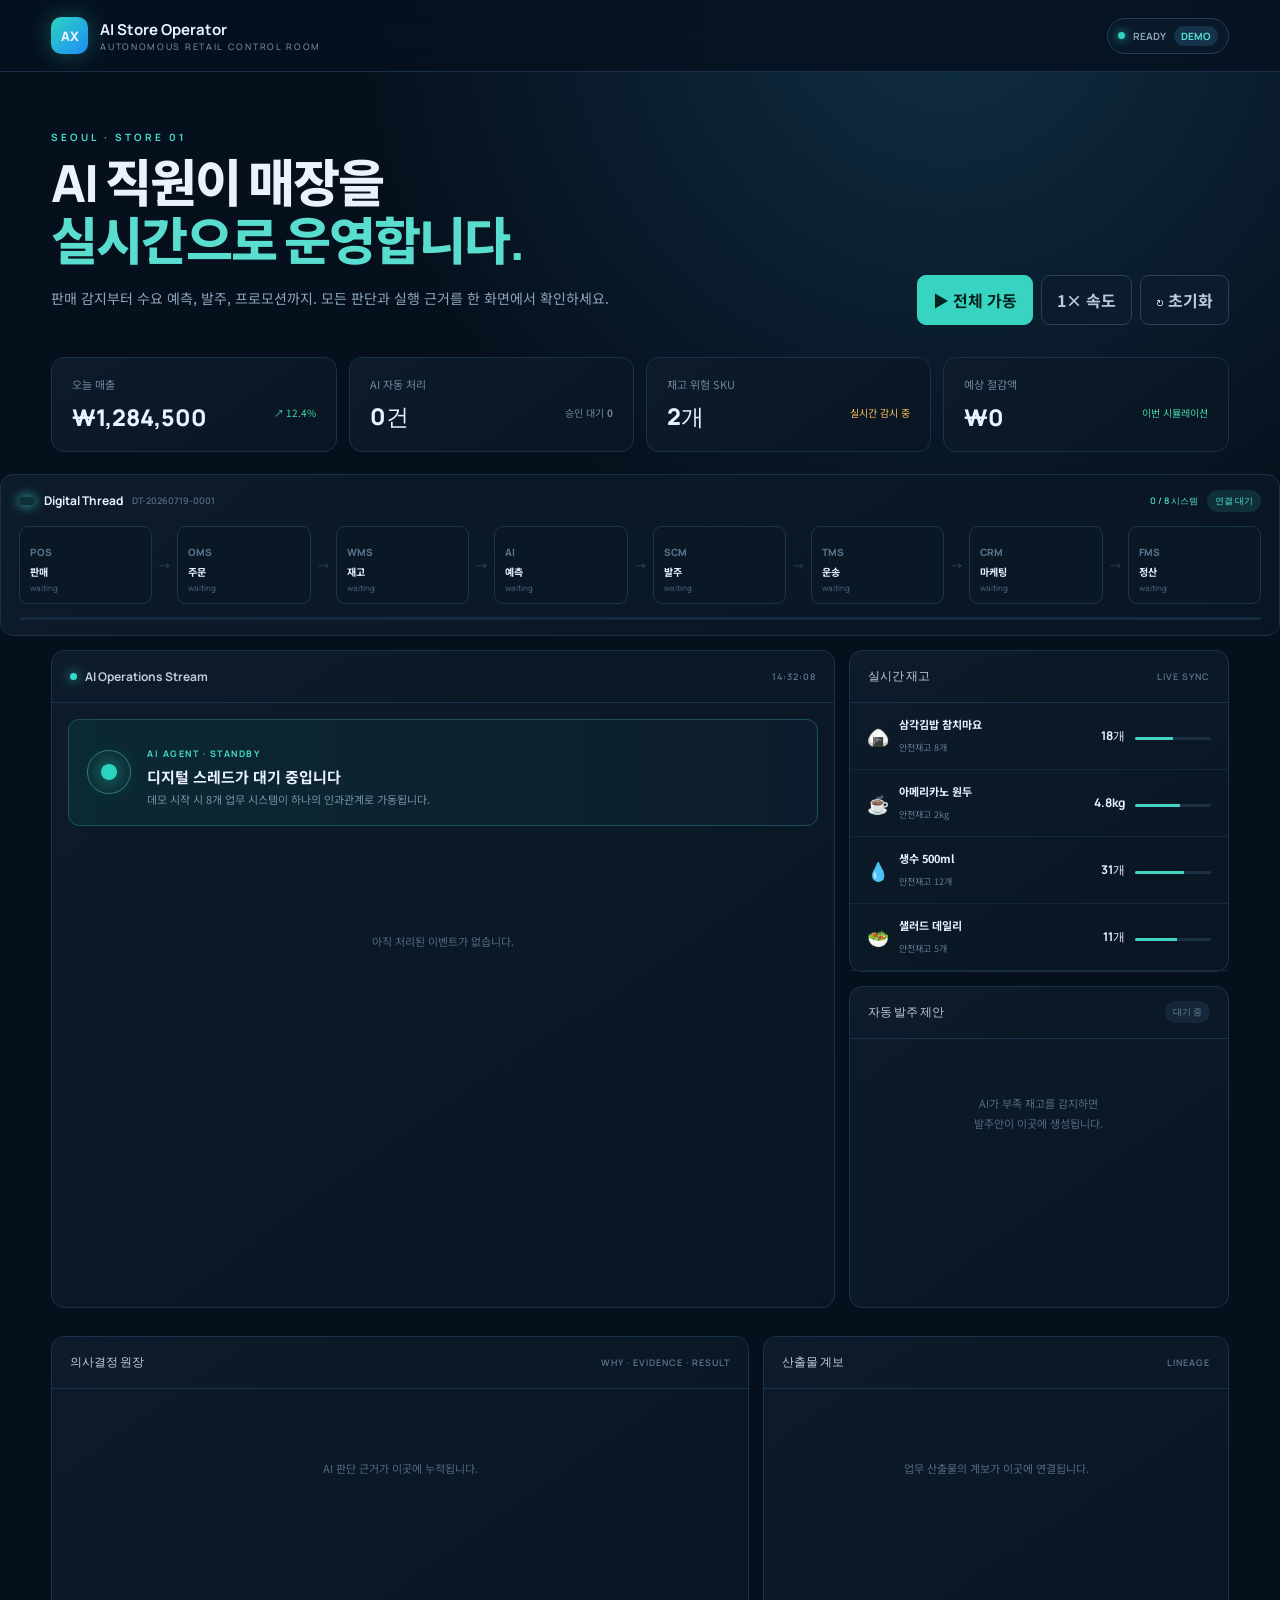
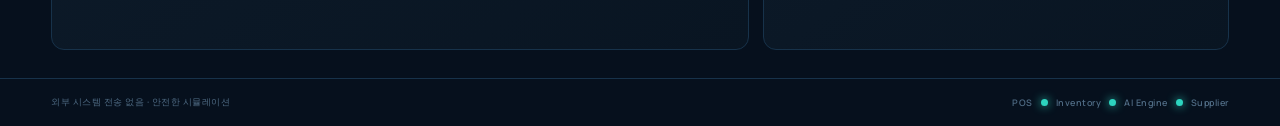
==== store/index.html @ 85c825dc "Publish AX Digital Thread demos" ====
﻿<!-- AI 留ㅼ옣 ?먯쑉?댁쁺 ?곕え???⑥씪 吏꾩엯 ?붾㈃?대떎. -->
<!doctype html>
<html lang="ko">
  <head>
    <meta charset="UTF-8" />
    <meta name="viewport" content="width=device-width, initial-scale=1.0" />
    <meta name="theme-color" content="#07111f" />
    <title>AI Store Operator 쨌 Live Demo</title>
    <link rel="preconnect" href="https://fonts.googleapis.com" />
    <link rel="preconnect" href="https://fonts.gstatic.com" crossorigin />
    <link href="https://fonts.googleapis.com/css2?family=Manrope:wght@500;600;700;800&family=Noto+Sans+KR:wght@400;500;600;700&display=swap" rel="stylesheet" />
    <script type="module" crossorigin src="./assets/index-D5nvbH2o.js"></script>
    <link rel="stylesheet" crossorigin href="./assets/index-GEJhdMzj.css">
  </head>
  <body>
    <main id="app"></main>
  </body>
</html>
---- store/assets/index-GEJhdMzj.css ----
.controls button:disabled{opacity:.55;cursor:not-allowed}.thread-panel{max-width:calc(1440px - max(48px,8vw));margin:0 auto 14px;padding:15px 18px}.thread-title,.thread-title>div{display:flex;align-items:center}.thread-title{justify-content:space-between;margin-bottom:14px}.thread-title>div{gap:9px}.thread-title strong{font:700 12px Manrope}.thread-title small{font:600 9px Manrope;color:#526e87}.thread-title b,.thread-title span{font:600 9px Manrope;color:#50dcca}.thread-title span{background:#103039;padding:4px 8px;border-radius:20px}.module-flow{display:flex;align-items:center;justify-content:space-between;gap:7px}.module-flow>i{font-style:normal;color:#2c4a62;font-size:11px}.module-node{flex:1;min-width:76px;padding:10px;border:1px solid #1b354c;border-radius:9px;background:#0a1724;transition:.3s}.module-node span{font:800 10px Manrope;color:#56738c}.module-node strong,.module-node small{display:block}.module-node strong{font-size:10px;margin:3px 0}.module-node small{font:500 8px Manrope;color:#456079}.module-node.done{border-color:#27645f;background:#0b2528}.module-node.done span{color:#42cbb9}.module-node.active{border-color:#49e2cf;background:#0d3438;box-shadow:0 0 20px #2dd4bf20;transform:translateY(-2px)}.module-node.active span{color:#62f3df}.thread-progress{height:3px;background:#142b3f;border-radius:3px;margin-top:13px;overflow:hidden}.thread-progress i{height:100%;display:block;width:0;background:linear-gradient(90deg,#228bfa,#3de0c8);transition:width .5s}.timeline{height:438px}.trace-grid{max-width:1440px;margin:auto;padding:0 max(24px,4vw) 28px;display:grid;grid-template-columns:1.2fr .8fr;gap:14px}.trace-list,.artifact-list{height:260px;overflow:auto;padding:5px 17px 14px}.trace-list article{padding:12px 0;border-bottom:1px solid #13283b}.trace-list article>div{display:flex;justify-content:space-between}.trace-list span{font:700 8px Manrope;color:#44d8c5;background:#103039;border-radius:10px;padding:2px 6px}.trace-list time{font:600 8px Manrope;color:#516d86}.trace-list strong{display:block;font-size:11px;margin:6px 0 3px}.trace-list p{margin:0;color:#7890a8;font-size:10px}.artifact-list>div:not(.empty){display:grid;grid-template-columns:26px 1fr auto;align-items:center;padding:9px 0;border-bottom:1px solid #13283b}.artifact-list span{font:700 9px Manrope;color:#3e627e}.artifact-list strong{font:600 10px Manrope;color:#9db2c5}.artifact-list small{font:500 8px Manrope;color:#506b83}@media(max-width:900px){.trace-grid{grid-template-columns:1fr}.module-flow{overflow-x:auto;justify-content:start}.module-node{min-width:90px}.thread-panel{margin-left:24px;margin-right:24px}}@media(max-width:620px){.thread-title{align-items:start;gap:8px}.thread-title>div:last-child{flex-direction:column;align-items:end}}:root{font-family:Noto Sans KR,sans-serif;color:#eaf2ff;background:#06101d;font-synthesis:none}*{box-sizing:border-box}body{margin:0;min-width:320px;background:radial-gradient(circle at 74% 0,#102e43 0,transparent 30%),#06101d;color:#eaf2ff}button{font:inherit;cursor:pointer}.topbar{height:72px;padding:0 max(24px,4vw);display:flex;align-items:center;justify-content:space-between;border-bottom:1px solid #183049;background:#07111fd9;-webkit-backdrop-filter:blur(16px);backdrop-filter:blur(16px);position:sticky;top:0;z-index:5}.brand{display:flex;align-items:center;gap:12px}.brand-mark{width:37px;height:37px;border-radius:10px;background:linear-gradient(135deg,#2dd4bf,#1d8cf8);display:grid;place-items:center;font:800 13px Manrope;box-shadow:0 0 24px #2dd4bf55}.brand div{display:flex;flex-direction:column}.brand strong{font:700 15px Manrope}.brand small{font:500 9px Manrope;text-transform:uppercase;letter-spacing:1.7px;color:#6f859e}.live-pill{display:flex;align-items:center;gap:8px;border:1px solid #20405b;background:#0a1929;border-radius:50px;padding:7px 10px;font:700 10px Manrope;color:#8ca4bc}.live-pill i,footer i{width:7px;height:7px;border-radius:50%;background:#2dd4bf;box-shadow:0 0 10px #2dd4bf}.live-pill b{background:#15334b;border-radius:20px;padding:3px 7px;color:#54e6d1}.hero{max-width:1440px;margin:auto;padding:48px max(24px,4vw) 32px;display:flex;align-items:end;justify-content:space-between;gap:32px}.eyebrow{font:700 10px Manrope;letter-spacing:3px;color:#46dcca}.hero h1{font:800 clamp(32px,4vw,56px)/1.13 Manrope,"Noto Sans KR";letter-spacing:-2px;margin:10px 0 16px}.hero h1 em{font-style:normal;color:#59ddcf}.hero-copy{color:#8ca4bc;max-width:620px;font-size:14px;line-height:1.8}.controls{display:flex;gap:8px;flex-wrap:wrap;justify-content:end}.controls button,.order-card button{border:1px solid #26425d;border-radius:9px;background:#0d1c2c;color:#b9cada;padding:12px 15px;font-weight:700}.controls .primary,.order-card button{background:#39d4c1;color:#05221e;border-color:#39d4c1}.metrics{max-width:1440px;margin:auto;padding:0 max(24px,4vw) 22px;display:grid;grid-template-columns:repeat(4,1fr);gap:12px}.metrics article,.panel{background:linear-gradient(145deg,#0d1b2a,#091522);border:1px solid #17324a;border-radius:13px}.metrics article{padding:18px 20px;display:grid;grid-template-columns:1fr auto;align-items:center}.metrics article>span{grid-column:1/-1;color:#71879f;font-size:11px}.metrics strong{font:800 23px Manrope;margin-top:8px}.metrics small{font-size:10px;color:#71879f}.metrics .up{color:#42d8a8}.metrics .warn{color:#ffbd59}.workspace{max-width:1440px;margin:auto;padding:0 max(24px,4vw) 28px;display:grid;grid-template-columns:minmax(0,1.65fr) minmax(330px,.8fr);gap:14px}.panel-head{height:52px;border-bottom:1px solid #17324a;padding:0 18px;display:flex;align-items:center;justify-content:space-between;font:600 12px Manrope;color:#bdcadd}.panel-head>div{display:flex;align-items:center;gap:8px}.panel-head small{font:600 9px Manrope;letter-spacing:1px;color:#5e7790}.dot{width:7px;height:7px;border-radius:50%;display:inline-block}.cyan{background:#36dbc8;box-shadow:0 0 12px #36dbc8}.agent-focus{margin:16px;padding:18px;border:1px solid #1a5260;border-radius:11px;background:linear-gradient(90deg,#0b2932,#0d1c2c);display:flex;align-items:center;gap:16px}.agent-focus small{font:700 9px Manrope;color:#43dcc9;letter-spacing:1.5px}.agent-focus strong{display:block;font-size:15px;margin:4px 0}.agent-focus p,.event p,.order-card p{margin:0;color:#7890a8;font-size:11px}.orb{width:44px;height:44px;min-width:44px;border:1px solid #2e7c78;border-radius:50%;display:grid;place-items:center}.orb span{width:16px;height:16px;border-radius:50%;background:#2dd4bf;box-shadow:0 0 20px #2dd4bf}.orb.active{animation:pulse 1.4s infinite}.timeline{height:388px;overflow:auto;padding:0 18px 15px}.event{display:flex;gap:13px;padding:13px 3px;border-bottom:1px solid #13283b;animation:slide .35s ease}.event-icon{width:30px;height:30px;min-width:30px;border-radius:8px;display:grid;place-items:center;background:#15293b;color:#6de1d3;font:700 13px Manrope}.event-icon.sale{color:#61aaff}.event-icon.order{color:#ffbe5b}.event-icon.marketing{color:#d18bff}.event-icon.report{color:#51dfa8}.event small{font:600 9px Manrope;color:#56718b}.event strong{display:block;font-size:12px;margin:3px 0}.event.latest{background:linear-gradient(90deg,#112a36,transparent)}.right-stack{display:grid;grid-template-rows:1fr 1fr;gap:14px}.inventory-panel,.order-panel{min-height:0}.stock{display:flex;align-items:center;justify-content:space-between;padding:13px 17px;border-bottom:1px solid #13283b}.stock>div{display:flex;align-items:center;gap:10px}.stock>div:first-child>span{font-size:18px}.stock strong{font-size:11px;display:block}.stock small{font-size:9px;color:#637c94}.stock b{font:700 12px Manrope;text-align:right;display:block}.stock b.low{color:#ff816e}.bar{height:3px;width:76px;background:#1c3043;margin-top:5px;border-radius:5px;overflow:hidden}.bar i{display:block;height:100%;background:#42d6c2}.bar i.danger{background:#ff745f}.empty{height:150px;display:grid;place-items:center;text-align:center;color:#516b83;font-size:11px;line-height:1.8}.stream-empty{height:200px}.hidden{display:none!important}#order-badge{font-size:9px;color:#6e8499;background:#14283a;padding:4px 8px;border-radius:20px}#order-badge.ready{color:#ffc866;background:#3d2d16}.order-card{padding:17px}.order-card>div:first-child{display:flex;justify-content:space-between}.order-card small{color:#5e7891;font:600 8px Manrope}.order-card strong{font-size:11px}.order-row{display:flex;justify-content:space-between;margin:14px 0 7px;font-size:12px}.order-card p{line-height:1.6}.order-card button{width:100%;margin-top:14px;padding:9px;font-size:11px}.order-card button:disabled{background:#1d3a38;color:#4ac9b8}footer{height:48px;border-top:1px solid #17324a;display:flex;align-items:center;justify-content:space-between;padding:0 max(24px,4vw);color:#4f6b84;font:600 9px Manrope;letter-spacing:.5px}footer span:last-child{display:flex;align-items:center;gap:8px}@keyframes pulse{50%{box-shadow:0 0 28px #2dd4bf55;transform:scale(1.05)}}@keyframes slide{0%{opacity:0;transform:translateY(-8px)}}@media(max-width:900px){.hero{align-items:start;flex-direction:column}.controls{justify-content:start}.metrics{grid-template-columns:repeat(2,1fr)}.workspace{grid-template-columns:1fr}.right-stack{grid-template-columns:1fr 1fr;grid-template-rows:auto}}@media(max-width:620px){.metrics,.right-stack{grid-template-columns:1fr}.brand small,footer span:last-child{display:none}.hero{padding-top:30px}.hero h1{letter-spacing:-1px}.controls button{flex:1}.agent-focus{align-items:start}.metrics strong{font-size:20px}}
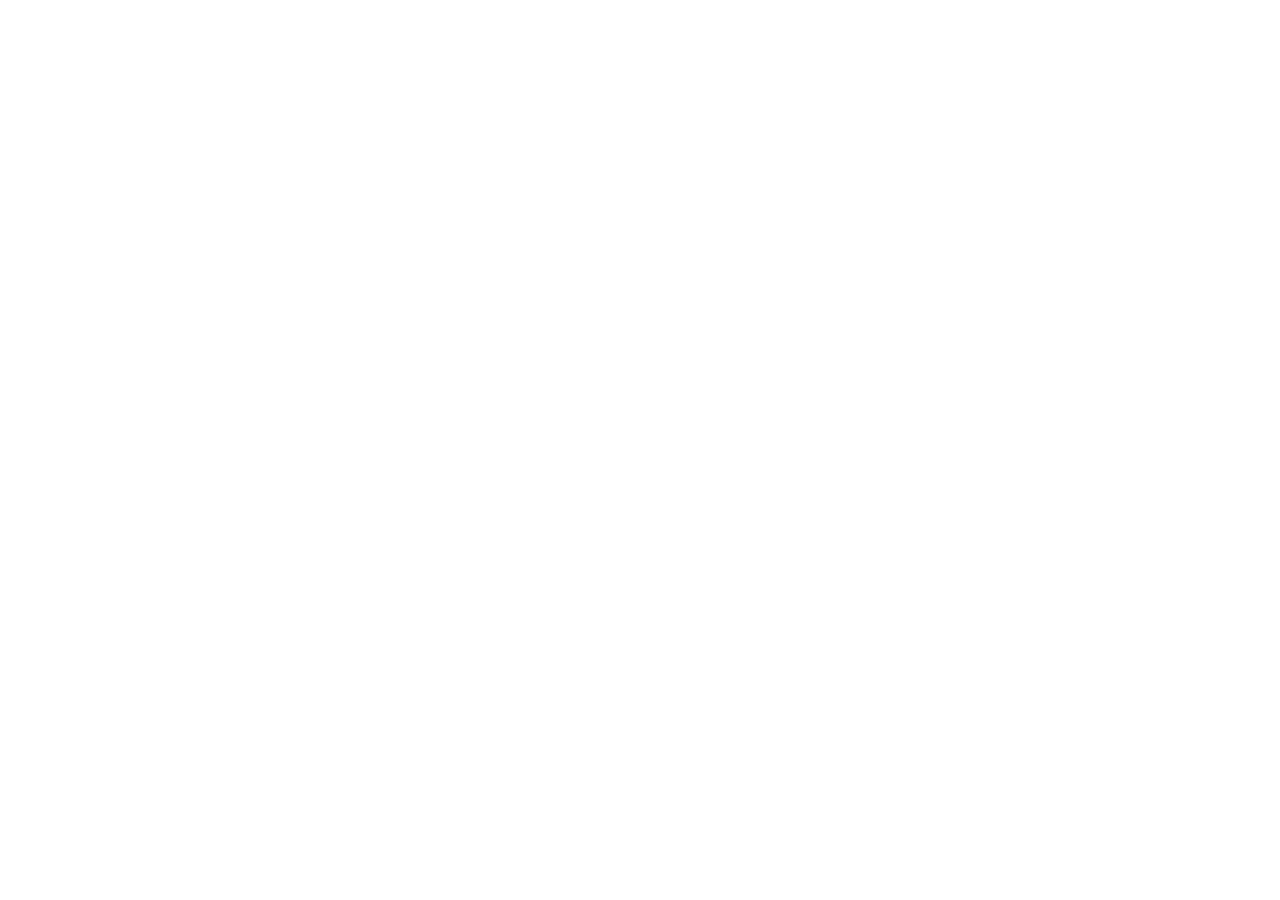
==== commit 474b8edb: "Add varied store and manufacturing scenarios" ====
--- a/store/index.html
+++ b/store/index.html
@@ -1,19 +1,18 @@
-﻿<!-- AI 留ㅼ옣 ?먯쑉?댁쁺 ?곕え???⑥씪 吏꾩엯 ?붾㈃?대떎. -->
+<!-- AI 매장 자율운영 데모의 단일 진입 화면이다. -->
 <!doctype html>
 <html lang="ko">
   <head>
     <meta charset="UTF-8" />
     <meta name="viewport" content="width=device-width, initial-scale=1.0" />
     <meta name="theme-color" content="#07111f" />
-    <title>AI Store Operator 쨌 Live Demo</title>
+    <title>AI Store Operator · Live Demo</title>
     <link rel="preconnect" href="https://fonts.googleapis.com" />
     <link rel="preconnect" href="https://fonts.gstatic.com" crossorigin />
     <link href="https://fonts.googleapis.com/css2?family=Manrope:wght@500;600;700;800&family=Noto+Sans+KR:wght@400;500;600;700&display=swap" rel="stylesheet" />
-    <script type="module" crossorigin src="./assets/index-D5nvbH2o.js"></script>
-    <link rel="stylesheet" crossorigin href="./assets/index-GEJhdMzj.css">
+    <script type="module" crossorigin src="/ax-digital-thread-demos/store/assets/index-D2k2g24v.js"></script>
+    <link rel="stylesheet" crossorigin href="/ax-digital-thread-demos/store/assets/index-GEJhdMzj.css">
   </head>
   <body>
     <main id="app"></main>
   </body>
 </html>
-
